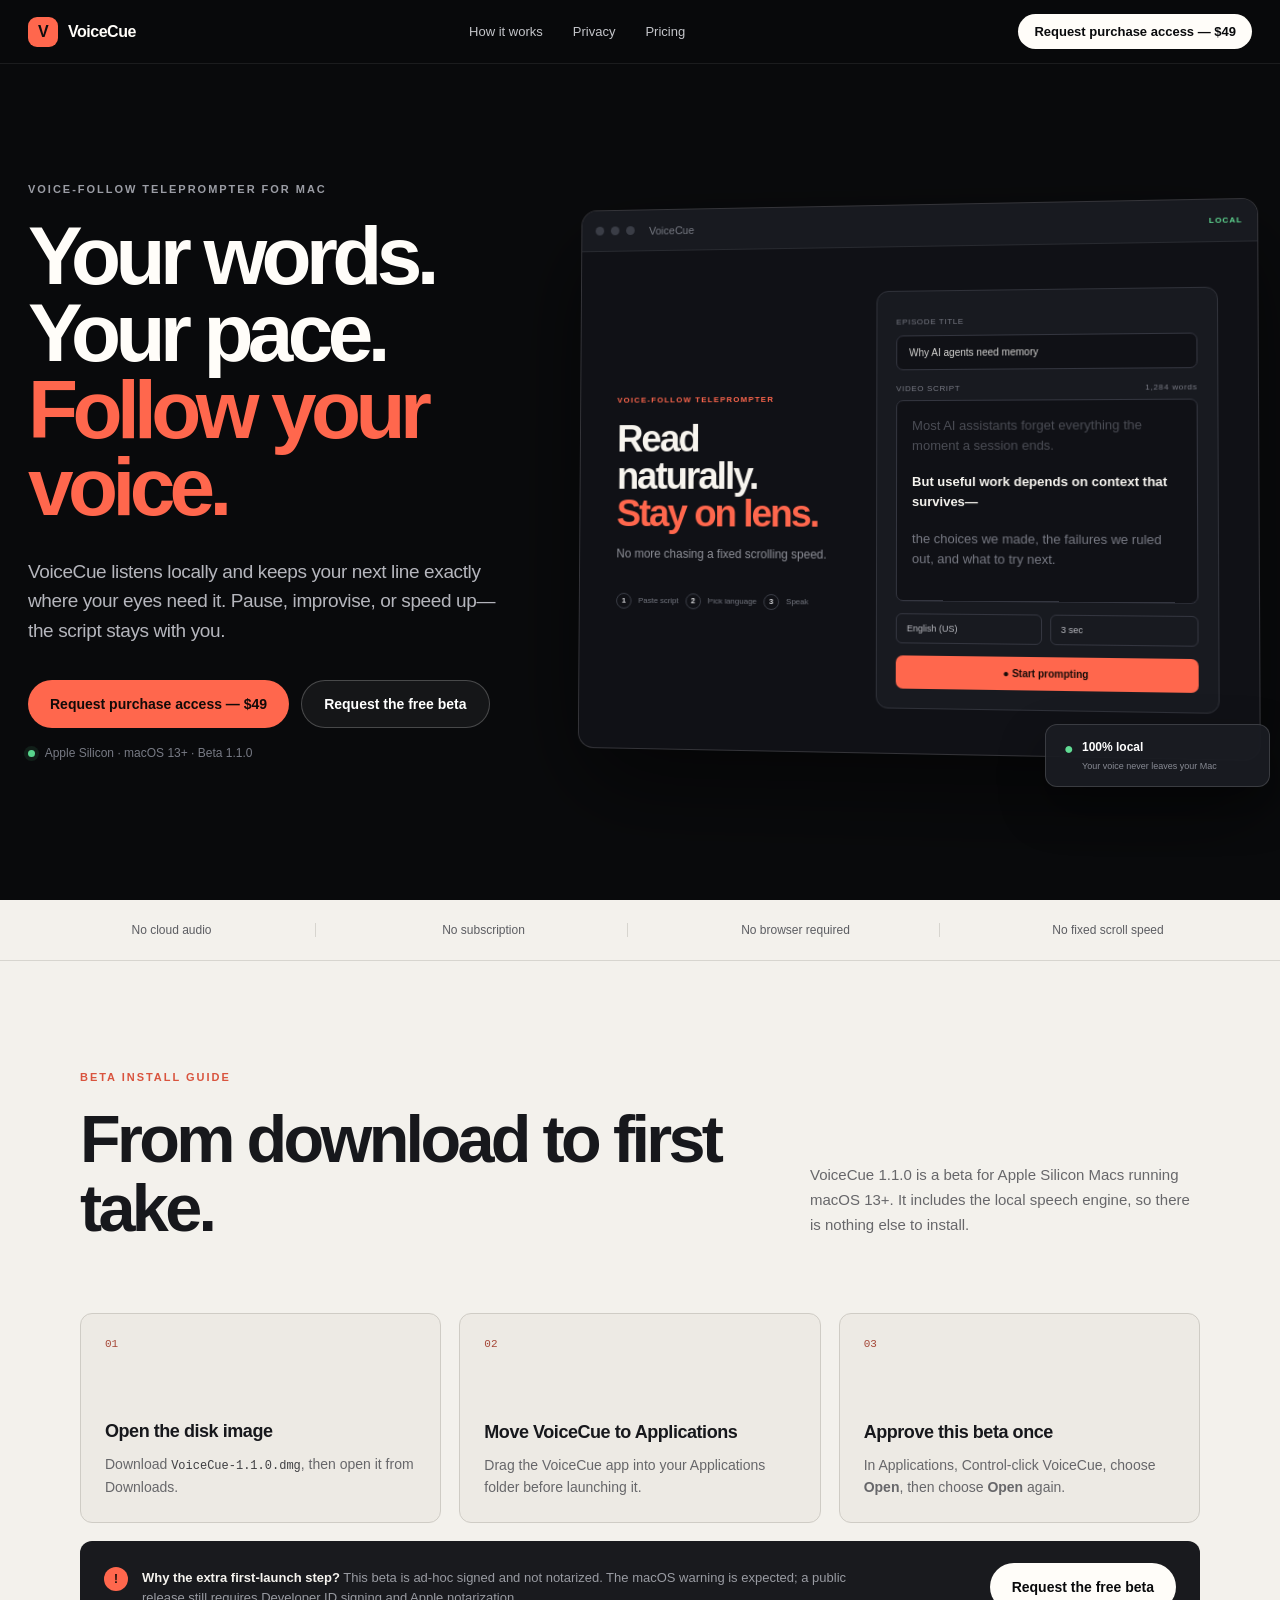
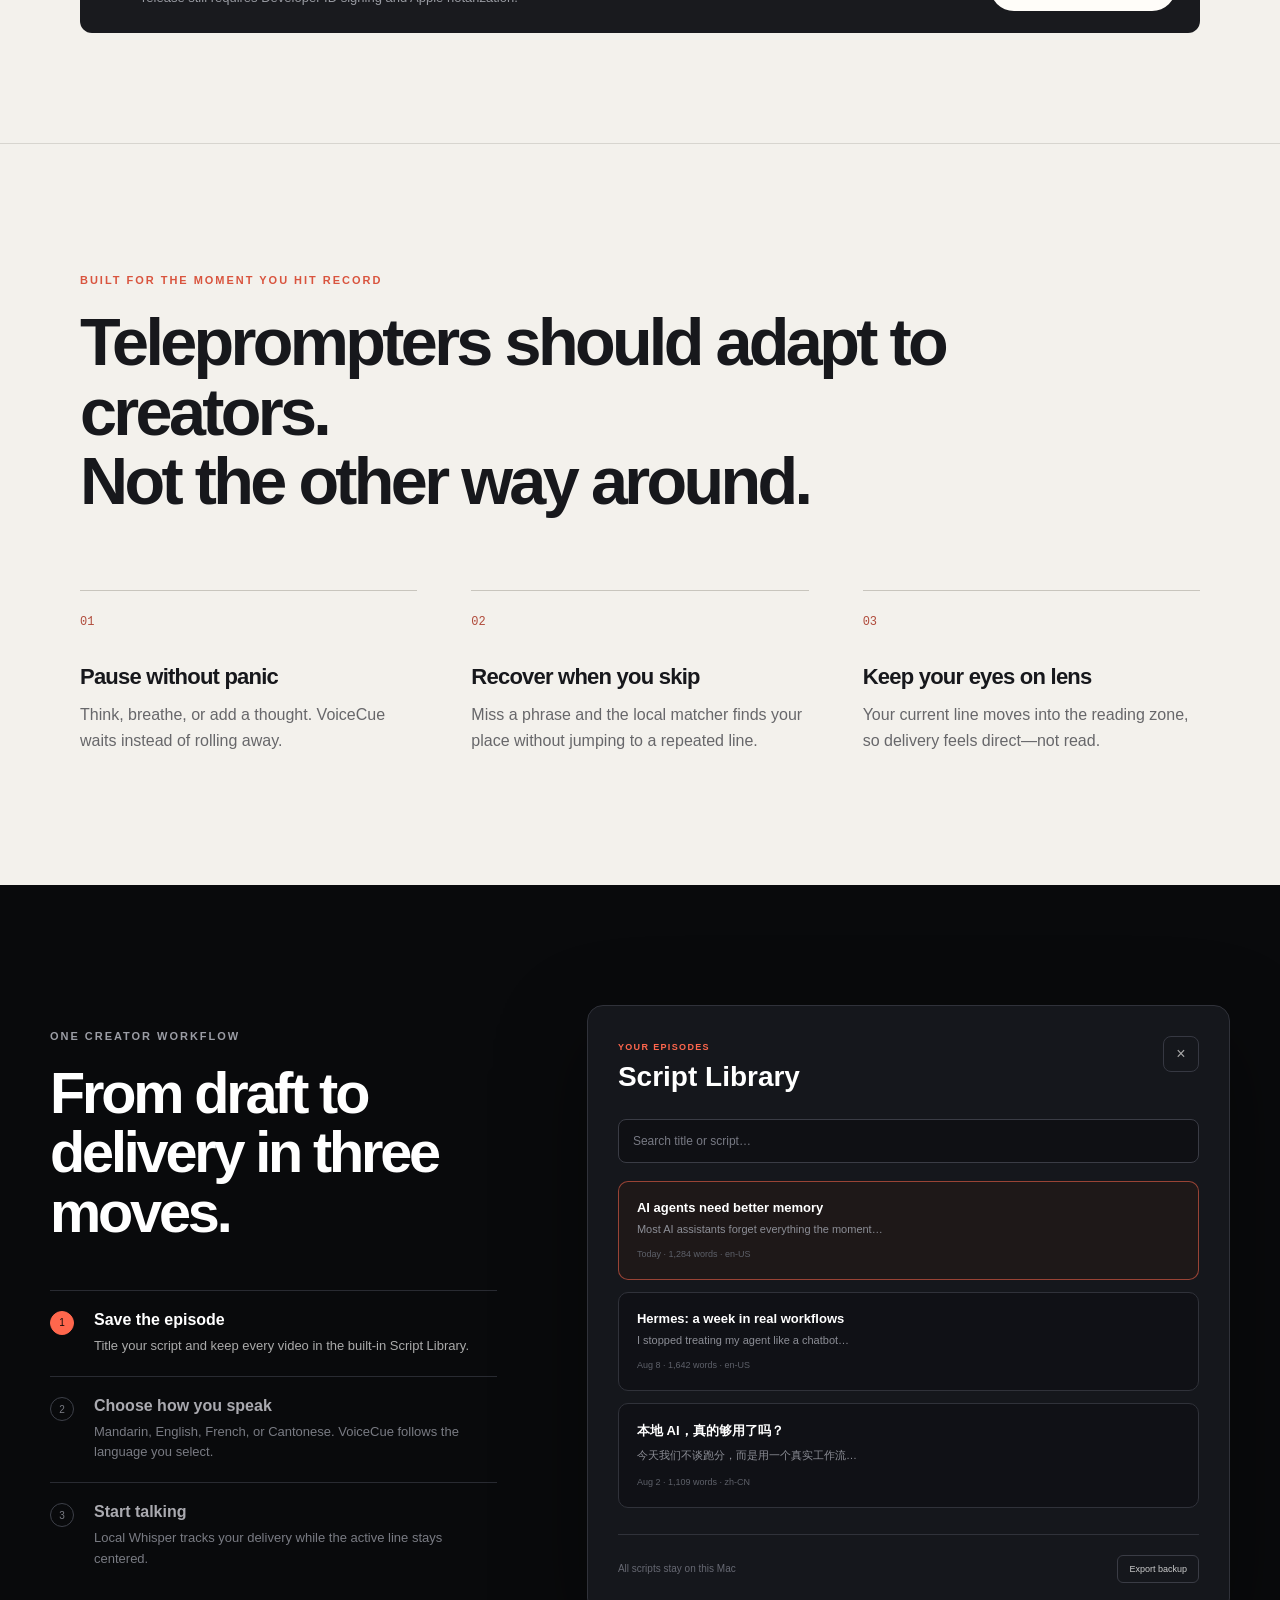
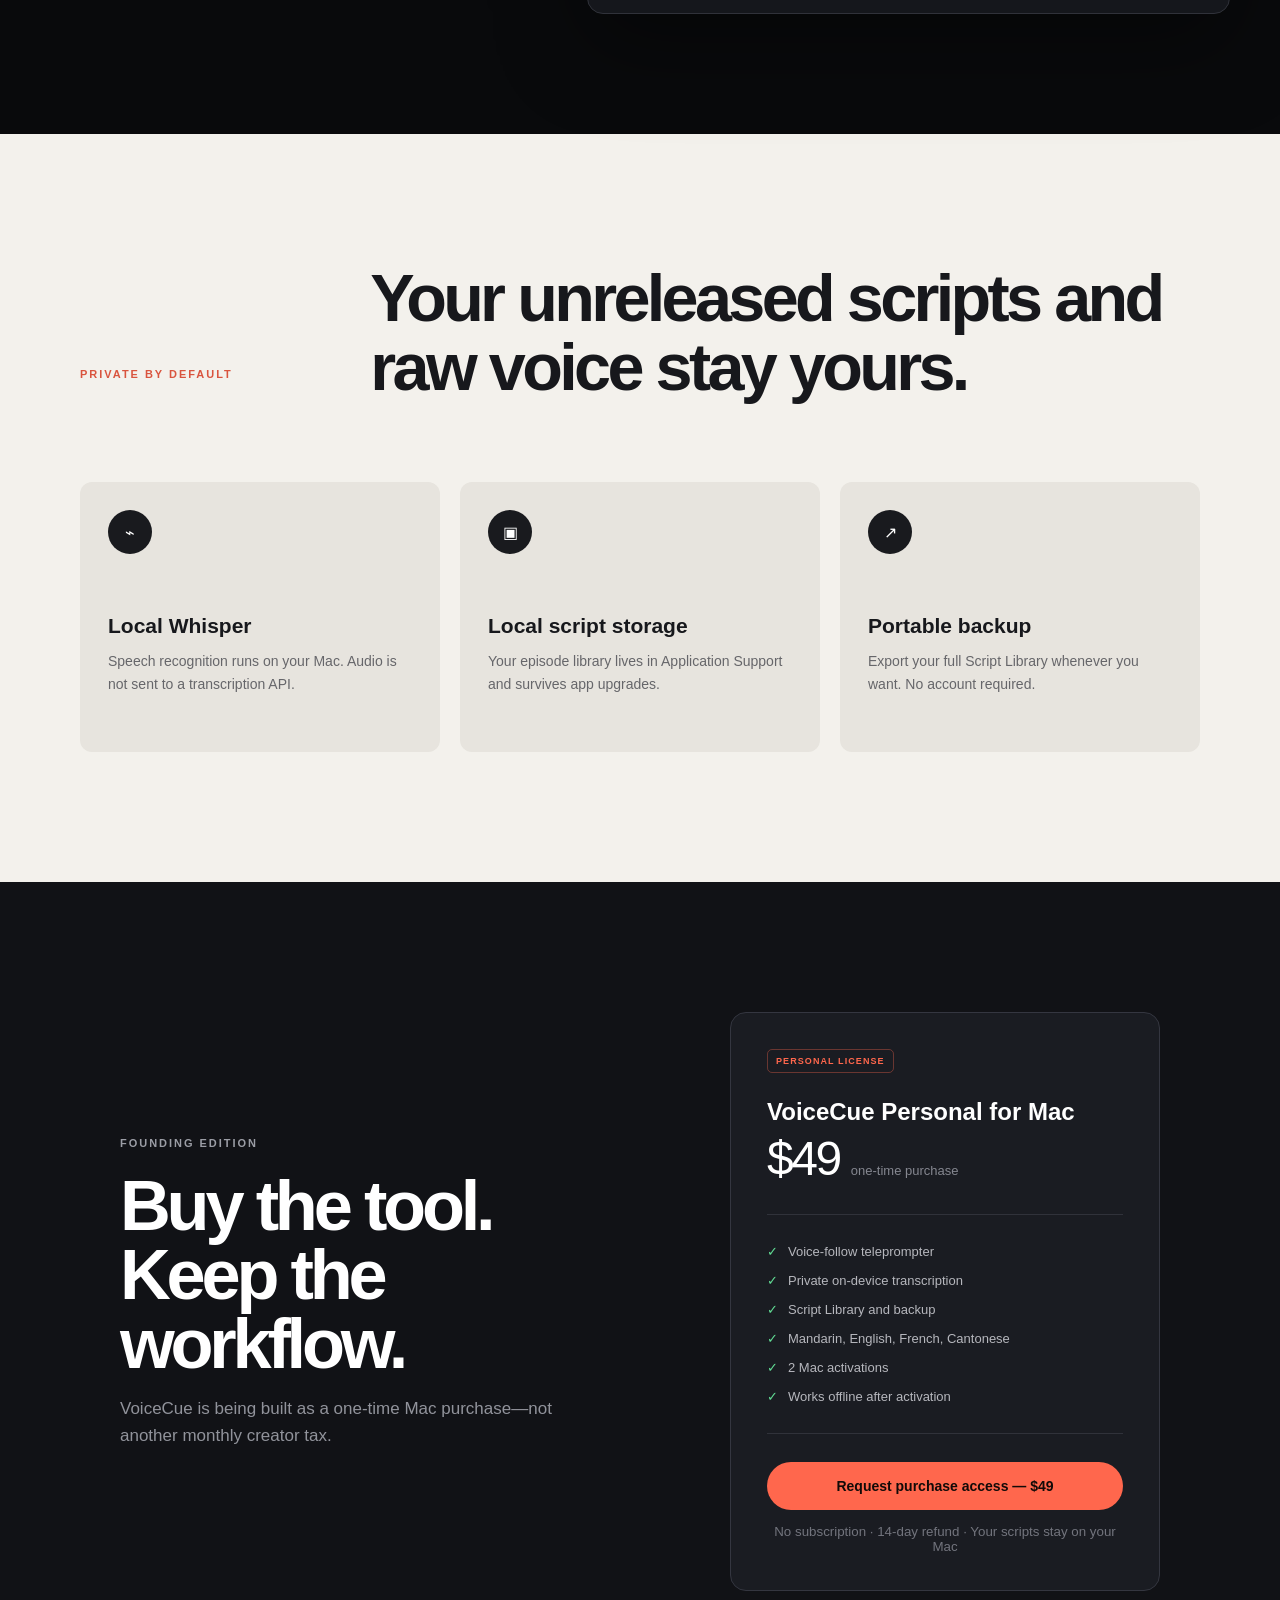
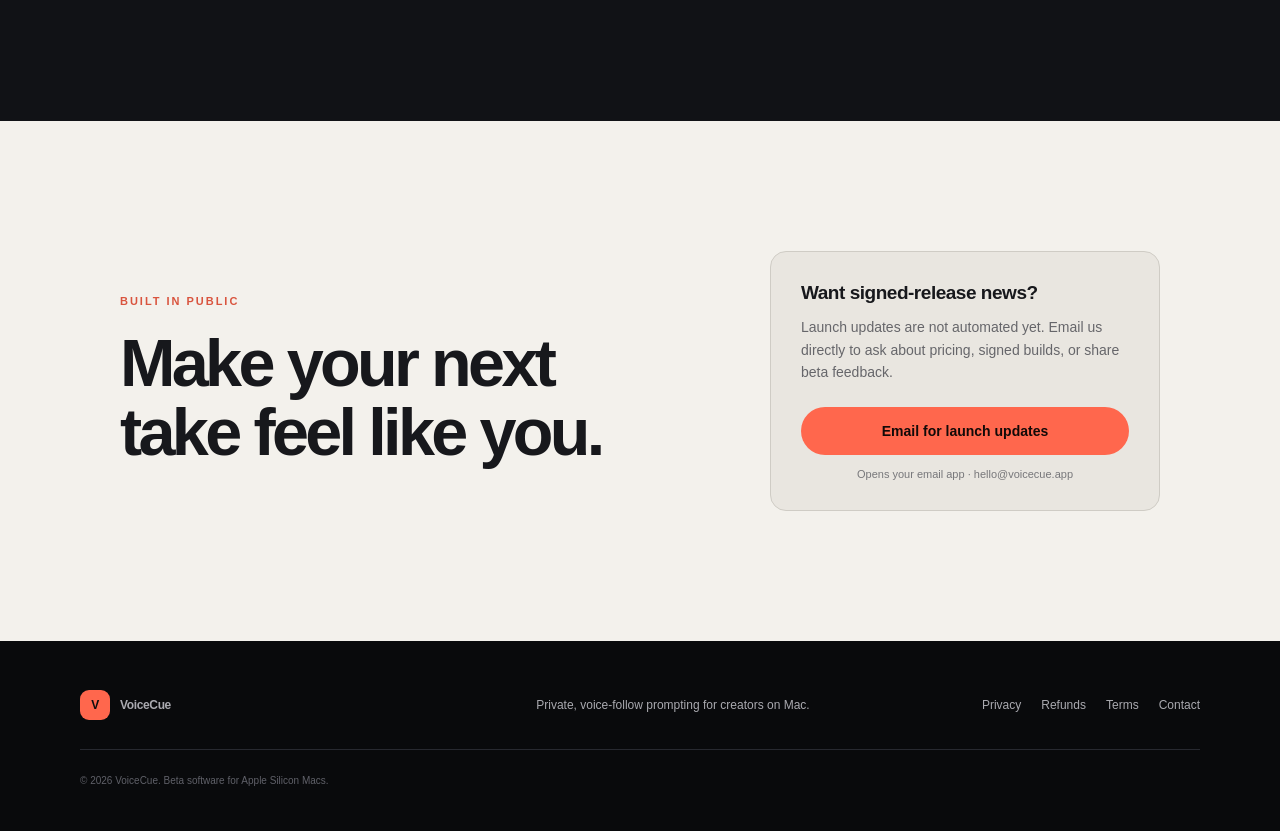
==== index.html @ 074be825 "Publish VoiceCue product site" ====
<!doctype html>
<html lang="en">
<head>
  <meta charset="utf-8" />
  <meta name="viewport" content="width=device-width, initial-scale=1" />
  <meta name="description" content="VoiceCue is the private Mac teleprompter that follows your voice, not a fixed scroll speed." />
  <title>VoiceCue — A teleprompter that follows your voice</title>
  <link rel="stylesheet" href="./styles.css?v=2" />
  <script src="./commerce-config.js" defer></script>
  <script src="./script.js" defer></script>
</head>
<body>
  <nav class="nav" aria-label="Main navigation">
    <a class="brand" href="#top" aria-label="VoiceCue home"><span class="brand-mark">V</span><span>VoiceCue</span></a>
    <div class="nav-links">
      <a href="#demo">How it works</a>
      <a href="#privacy">Privacy</a>
      <a href="#pricing">Pricing</a>
    </div>
    <a class="nav-cta" data-checkout href="mailto:hello@voicecue.app?subject=VoiceCue%20checkout%20request">Buy for Mac — $49</a>
  </nav>

  <main id="top">
    <section class="hero section-dark">
      <div class="hero-copy">
        <p class="eyebrow">VOICE-FOLLOW TELEPROMPTER FOR MAC</p>
        <h1>Your words.<br />Your pace.<br /><span>Follow your voice.</span></h1>
        <p class="hero-lede">VoiceCue listens locally and keeps your next line exactly where your eyes need it. Pause, improvise, or speed up—the script stays with you.</p>
        <div class="hero-actions" id="download">
          <a class="button button-primary" data-checkout href="mailto:hello@voicecue.app?subject=VoiceCue%20checkout%20request">Buy VoiceCue for Mac — $49</a>
          <a class="button button-secondary" href="mailto:hello@voicecue.app?subject=VoiceCue%20beta%20request">Request the free beta</a>
        </div>
        <p class="system-note"><span class="status-dot"></span> Apple Silicon · macOS 13+ · Beta 1.1.0</p>
      </div>

      <div class="product-stage" aria-label="VoiceCue application preview">
        <div class="app-window">
          <div class="window-bar"><i></i><i></i><i></i><span>VoiceCue</span><b>LOCAL</b></div>
          <div class="app-layout">
            <div class="app-intro">
              <span>VOICE-FOLLOW TELEPROMPTER</span>
              <h2>Read naturally.<br /><em>Stay on lens.</em></h2>
              <p>No more chasing a fixed scrolling speed.</p>
              <div class="mini-steps"><b>1</b> Paste script <b>2</b> Pick language <b>3</b> Speak</div>
            </div>
            <div class="editor-card">
              <label>EPISODE TITLE</label>
              <div class="fake-input">Why AI agents need memory</div>
              <div class="editor-heading"><label>VIDEO SCRIPT</label><span>1,284 words</span></div>
              <div class="script-lines">
                <p class="spoken">Most AI assistants forget everything the moment a session ends.</p>
                <p class="active">But useful work depends on context that survives—</p>
                <p>the choices we made, the failures we ruled out, and what to try next.</p>
              </div>
              <div class="editor-controls"><span>English (US)</span><span>3 sec</span></div>
              <button type="button" tabindex="-1">● Start prompting</button>
            </div>
          </div>
        </div>
        <div class="privacy-badge"><span>●</span><strong>100% local</strong><small>Your voice never leaves your Mac</small></div>
      </div>
    </section>

    <section class="trust-strip" aria-label="Product principles">
      <span>No cloud audio</span><span>No subscription</span><span>No browser required</span><span>No fixed scroll speed</span>
    </section>

    <section class="install-section" id="install" aria-labelledby="installTitle">
      <div class="install-heading">
        <div>
          <p class="eyebrow coral">BETA INSTALL GUIDE</p>
          <h2 id="installTitle">From download to first take.</h2>
        </div>
        <p>VoiceCue 1.1.0 is a beta for Apple Silicon Macs running macOS 13+. It includes the local speech engine, so there is nothing else to install.</p>
      </div>
      <ol class="install-steps">
        <li><span>01</span><div><strong>Open the disk image</strong><p>Download <code>VoiceCue-1.1.0.dmg</code>, then open it from Downloads.</p></div></li>
        <li><span>02</span><div><strong>Move VoiceCue to Applications</strong><p>Drag the VoiceCue app into your Applications folder before launching it.</p></div></li>
        <li><span>03</span><div><strong>Approve this beta once</strong><p>In Applications, Control-click VoiceCue, choose <b>Open</b>, then choose <b>Open</b> again.</p></div></li>
      </ol>
      <div class="beta-disclosure">
        <div><span aria-hidden="true">!</span><p><strong>Why the extra first-launch step?</strong> This beta is ad-hoc signed and not notarized. The macOS warning is expected; a public release still requires Developer ID signing and Apple notarization.</p></div>
        <a class="button button-dark" href="mailto:hello@voicecue.app?subject=VoiceCue%20beta%20request">Request the free beta</a>
      </div>
    </section>

    <section class="problem-section">
      <p class="eyebrow coral">BUILT FOR THE MOMENT YOU HIT RECORD</p>
      <h2>Teleprompters should adapt to creators.<br />Not the other way around.</h2>
      <div class="problem-grid">
        <article><span>01</span><h3>Pause without panic</h3><p>Think, breathe, or add a thought. VoiceCue waits instead of rolling away.</p></article>
        <article><span>02</span><h3>Recover when you skip</h3><p>Miss a phrase and the local matcher finds your place without jumping to a repeated line.</p></article>
        <article><span>03</span><h3>Keep your eyes on lens</h3><p>Your current line moves into the reading zone, so delivery feels direct—not read.</p></article>
      </div>
    </section>

    <section class="demo-section" id="demo">
      <div class="demo-copy">
        <p class="eyebrow">ONE CREATOR WORKFLOW</p>
        <h2>From draft to delivery in three moves.</h2>
        <ol class="flow-list">
          <li class="selected"><span>1</span><div><strong>Save the episode</strong><p>Title your script and keep every video in the built-in Script Library.</p></div></li>
          <li><span>2</span><div><strong>Choose how you speak</strong><p>Mandarin, English, French, or Cantonese. VoiceCue follows the language you select.</p></div></li>
          <li><span>3</span><div><strong>Start talking</strong><p>Local Whisper tracks your delivery while the active line stays centered.</p></div></li>
        </ol>
      </div>
      <div class="library-preview">
        <div class="library-header"><div><small>YOUR EPISODES</small><h3>Script Library</h3></div><span>×</span></div>
        <div class="search">Search title or script…</div>
        <article class="episode active"><b>AI agents need better memory</b><p>Most AI assistants forget everything the moment…</p><small>Today · 1,284 words · en-US</small></article>
        <article class="episode"><b>Hermes: a week in real workflows</b><p>I stopped treating my agent like a chatbot…</p><small>Aug 8 · 1,642 words · en-US</small></article>
        <article class="episode"><b>本地 AI，真的够用了吗？</b><p>今天我们不谈跑分，而是用一个真实工作流…</p><small>Aug 2 · 1,109 words · zh-CN</small></article>
        <div class="library-footer"><span>All scripts stay on this Mac</span><button type="button" tabindex="-1">Export backup</button></div>
      </div>
    </section>

    <section class="privacy-section" id="privacy">
      <div>
        <p class="eyebrow coral">PRIVATE BY DEFAULT</p>
        <h2>Your unreleased scripts and raw voice stay yours.</h2>
      </div>
      <div class="privacy-grid">
        <article><div class="icon">⌁</div><h3>Local Whisper</h3><p>Speech recognition runs on your Mac. Audio is not sent to a transcription API.</p></article>
        <article><div class="icon">▣</div><h3>Local script storage</h3><p>Your episode library lives in Application Support and survives app upgrades.</p></article>
        <article><div class="icon">↗</div><h3>Portable backup</h3><p>Export your full Script Library whenever you want. No account required.</p></article>
      </div>
    </section>

    <section class="pricing-section" id="pricing">
      <div class="pricing-copy">
        <p class="eyebrow">FOUNDING EDITION</p>
        <h2>Buy the tool.<br />Keep the workflow.</h2>
        <p>VoiceCue is being built as a one-time Mac purchase—not another monthly creator tax.</p>
      </div>
      <div class="price-card">
        <span class="badge">PERSONAL LICENSE</span>
        <h3>VoiceCue Personal for Mac</h3>
        <p class="price">$49 <small>one-time purchase</small></p>
        <ul><li>Voice-follow teleprompter</li><li>Private on-device transcription</li><li>Script Library and backup</li><li>Mandarin, English, French, Cantonese</li><li>2 Mac activations</li><li>Works offline after activation</li></ul>
        <a class="button button-primary full" data-checkout href="mailto:hello@voicecue.app?subject=VoiceCue%20checkout%20request">Buy VoiceCue for Mac — $49</a>
        <small class="card-note">No subscription · 14-day refund · Your scripts stay on your Mac</small>
      </div>
    </section>

    <section class="launch-contact" aria-labelledby="launchContactTitle">
      <div>
        <p class="eyebrow coral">BUILT IN PUBLIC</p>
        <h2 id="launchContactTitle">Make your next take feel like you.</h2>
      </div>
      <div class="launch-contact-card">
        <p class="contact-kicker">Want signed-release news?</p>
        <p>Launch updates are not automated yet. Email us directly to ask about pricing, signed builds, or share beta feedback.</p>
        <a class="button button-primary" href="mailto:hello@voicecue.app?subject=VoiceCue%20launch%20updates">Email for launch updates</a>
        <small>Opens your email app · hello@voicecue.app</small>
      </div>
    </section>
  </main>

  <footer>
    <a class="brand" href="#top"><span class="brand-mark">V</span><span>VoiceCue</span></a>
    <p>Private, voice-follow prompting for creators on Mac.</p>
    <div><a href="privacy.html">Privacy</a><a href="refunds.html">Refunds</a><a href="terms.html">Terms</a><a href="mailto:hello@voicecue.app">Contact</a></div>
    <small>© 2026 VoiceCue. Beta software for Apple Silicon Macs.</small>
  </footer>
</body>
</html>
---- styles.css ----
:root {
  --black: #090a0c;
  --ink: #17181c;
  --panel: #14161b;
  --panel-2: #1b1e24;
  --paper: #f3f1ec;
  --white: #fffdf9;
  --muted: #9b9da5;
  --line: rgba(255, 255, 255, 0.12);
  --coral: #ff674d;
}
* { box-sizing: border-box; }
html { scroll-behavior: smooth; }
body { margin: 0; color: var(--ink); background: var(--paper); font-family: -apple-system, BlinkMacSystemFont, "SF Pro Text", "Segoe UI", sans-serif; -webkit-font-smoothing: antialiased; }
a { color: inherit; text-decoration: none; }
button, input { font: inherit; }
.nav { position: fixed; inset: 0 0 auto; z-index: 20; height: 64px; padding: 0 max(28px, calc((100vw - 1240px) / 2)); display: flex; align-items: center; justify-content: space-between; color: var(--white); background: rgba(9, 10, 12, 0.82); border-bottom: 1px solid rgba(255,255,255,.08); backdrop-filter: saturate(150%) blur(20px); }
.brand { display: inline-flex; align-items: center; gap: 10px; font-weight: 720; letter-spacing: -0.03em; }
.brand-mark { width: 30px; height: 30px; display: grid; place-items: center; border-radius: 9px; color: #0d0d0e; background: var(--coral); font-weight: 850; }
.nav-links { display: flex; gap: 30px; font-size: 13px; color: #c4c5ca; }
.nav-links a:hover { color: white; }
.nav-cta { padding: 10px 16px; border-radius: 999px; background: var(--white); color: var(--black); font-size: 13px; font-weight: 650; }
.section-dark { color: var(--white); background: var(--black); }
.hero { min-height: 900px; padding: 155px max(28px, calc((100vw - 1240px) / 2)) 100px; display: grid; grid-template-columns: .83fr 1.17fr; align-items: center; gap: 60px; overflow: hidden; }
.eyebrow { margin: 0 0 22px; color: var(--muted); font-size: 11px; font-weight: 780; letter-spacing: .18em; }
.eyebrow.coral { color: #d9543e; }
.hero h1 { margin: 0; font-size: clamp(58px, 6.4vw, 94px); line-height: .94; letter-spacing: -.068em; font-weight: 720; }
.hero h1 span { color: var(--coral); }
.hero-lede { max-width: 570px; margin: 32px 0 0; color: #b5b6bd; font-size: 19px; line-height: 1.55; letter-spacing: -.02em; }
.hero-actions { margin-top: 35px; display: flex; flex-wrap: wrap; gap: 12px; }
.button { min-height: 48px; display: inline-flex; align-items: center; justify-content: center; padding: 0 22px; border: 0; border-radius: 999px; cursor: pointer; font-weight: 700; font-size: 14px; transition: transform .2s ease, background .2s ease; }
.button:hover { transform: translateY(-2px); }
.button-primary { background: var(--coral); color: #120a08; }
.button-secondary { color: white; border: 1px solid rgba(255,255,255,.22); background: rgba(255,255,255,.05); }
.system-note { margin-top: 18px; color: #777a84; font-size: 12px; }
.status-dot { display: inline-block; width: 7px; height: 7px; margin-right: 7px; border-radius: 50%; background: #58d68d; box-shadow: 0 0 0 4px rgba(88,214,141,.1); }
.product-stage { position: relative; perspective: 1000px; }
.app-window { overflow: hidden; border: 1px solid rgba(255,255,255,.15); border-radius: 16px; background: #101116; box-shadow: 0 38px 100px rgba(0,0,0,.58); transform: rotateY(-4deg) rotateX(1deg); transform-origin: center; }
.window-bar { height: 42px; padding: 0 14px; display: flex; align-items: center; gap: 7px; color: #777a83; background: #181a20; border-bottom: 1px solid rgba(255,255,255,.07); font-size: 11px; }
.window-bar i { width: 9px; height: 9px; border-radius: 50%; background: #3a3d46; }
.window-bar span { margin-left: 8px; }
.window-bar b { margin-left: auto; color: #61dc94; font-size: 8px; letter-spacing: .12em; }
.app-layout { min-height: 470px; padding: 44px 38px; display: grid; grid-template-columns: .82fr 1.18fr; align-items: center; gap: 32px; }
.app-intro > span { color: var(--coral); font-size: 8px; font-weight: 800; letter-spacing: .16em; }
.app-intro h2 { margin: 14px 0; color: #f7f4ee; font-size: 38px; line-height: 1; letter-spacing: -.055em; }
.app-intro h2 em { color: var(--coral); font-style: normal; }
.app-intro p { color: #8f9199; font-size: 12px; line-height: 1.45; }
.mini-steps { margin-top: 30px; display: flex; align-items: center; flex-wrap: wrap; gap: 7px; color: #747780; font-size: 8px; }
.mini-steps b { width: 16px; height: 16px; display: grid; place-items: center; border: 1px solid #3b3e47; border-radius: 50%; color: #d2d3d6; }
.editor-card { padding: 19px; border: 1px solid #30323a; border-radius: 12px; background: #181a20; }
.editor-card label, .editor-heading span { color: #777983; font-size: 8px; letter-spacing: .08em; }
.fake-input { margin: 7px 0 14px; padding: 11px 12px; color: #d6d5d3; border: 1px solid #343640; border-radius: 7px; background: #101116; font-size: 10px; }
.editor-heading { display: flex; justify-content: space-between; margin-bottom: 7px; }
.script-lines { min-height: 190px; padding: 15px; border: 1px solid #343640; border-radius: 7px; background: #101116; font-size: 13px; line-height: 1.55; }
.script-lines p { margin: 0 0 16px; color: #777983; }
.script-lines .spoken { color: #4b4d55; }
.script-lines .active { color: #f6f4ef; font-weight: 700; }
.editor-controls { margin: 12px 0; display: grid; grid-template-columns: 1fr 1fr; gap: 8px; }
.editor-controls span { padding: 9px 10px; border: 1px solid #343640; border-radius: 6px; color: #bbbcc2; font-size: 9px; }
.editor-card button { width: 100%; padding: 11px; border: 0; border-radius: 7px; color: #170b08; background: var(--coral); font-size: 10px; font-weight: 800; }
.privacy-badge { position: absolute; right: -18px; bottom: -35px; min-width: 225px; padding: 15px 18px; display: grid; grid-template-columns: 18px 1fr; color: white; border: 1px solid rgba(255,255,255,.15); border-radius: 12px; background: rgba(26,28,34,.94); box-shadow: 0 20px 45px rgba(0,0,0,.38); }
.privacy-badge > span { color: #61dc94; }
.privacy-badge strong { font-size: 12px; }
.privacy-badge small { grid-column: 2; margin-top: 3px; color: #888b94; font-size: 9px; }
.trust-strip { padding: 23px max(28px, calc((100vw - 1240px) / 2)); display: grid; grid-template-columns: repeat(4, 1fr); gap: 24px; color: #5c5d62; border-bottom: 1px solid #d7d5cf; font-size: 12px; text-align: center; }
.trust-strip span:not(:last-child) { border-right: 1px solid #d7d5cf; }
.install-section { padding: 110px max(28px, calc((100vw - 1120px) / 2)); border-bottom: 1px solid #d7d5cf; }
.install-heading { display: grid; grid-template-columns: 1.25fr .75fr; align-items: end; gap: 80px; }
.install-heading h2 { max-width: 720px; margin: 0; font-size: clamp(42px, 5.2vw, 72px); line-height: 1.04; letter-spacing: -.055em; }
.install-heading > p { margin: 0 0 6px; color: #67676a; font-size: 15px; line-height: 1.65; }
.install-steps { margin: 70px 0 0; padding: 0; display: grid; grid-template-columns: repeat(3, 1fr); gap: 18px; list-style: none; }
.install-steps li { min-height: 210px; padding: 24px; display: flex; flex-direction: column; justify-content: space-between; border: 1px solid #cfccc5; border-radius: 12px; background: #edeae4; }
.install-steps li > span { color: #a64838; font: 11px ui-monospace, monospace; }
.install-steps strong { display: block; margin-bottom: 11px; font-size: 18px; letter-spacing: -.025em; }
.install-steps p { margin: 0; color: #67676a; font-size: 14px; line-height: 1.6; }
.install-steps code { color: #3f3f42; font-size: 12px; }
.beta-disclosure { margin-top: 18px; padding: 22px 24px; display: flex; align-items: center; justify-content: space-between; gap: 30px; color: #d9d8d4; border-radius: 12px; background: #191a1e; }
.beta-disclosure > div { display: flex; align-items: flex-start; gap: 14px; }
.beta-disclosure > div > span { width: 24px; height: 24px; flex: 0 0 24px; display: grid; place-items: center; color: #180c09; border-radius: 50%; background: var(--coral); font-size: 12px; font-weight: 850; }
.beta-disclosure p { max-width: 720px; margin: 1px 0 0; color: #999ba2; font-size: 13px; line-height: 1.55; }
.beta-disclosure strong { color: #f5f3ee; }
.button-dark { flex: 0 0 auto; color: var(--black); background: var(--white); }
.problem-section { padding: 130px max(28px, calc((100vw - 1120px) / 2)); }
.problem-section > h2, .privacy-section h2, .launch-contact h2 { max-width: 950px; margin: 0; font-size: clamp(42px, 5.2vw, 72px); line-height: 1.04; letter-spacing: -.055em; }
.problem-grid { margin-top: 74px; display: grid; grid-template-columns: repeat(3, 1fr); gap: 54px; }
.problem-grid article { border-top: 1px solid #c8c5bd; padding-top: 20px; }
.problem-grid article > span { color: #b04b3b; font: 12px ui-monospace, monospace; }
.problem-grid h3 { margin: 35px 0 12px; font-size: 22px; letter-spacing: -.035em; }
.problem-grid p { margin: 0; color: #67676a; line-height: 1.65; }
.demo-section { padding: 120px max(28px, calc((100vw - 1180px) / 2)); display: grid; grid-template-columns: .82fr 1.18fr; align-items: center; gap: 90px; color: white; background: var(--black); }
.demo-copy h2 { margin: 0 0 48px; font-size: clamp(42px, 4.5vw, 64px); line-height: 1.03; letter-spacing: -.055em; }
.flow-list { margin: 0; padding: 0; list-style: none; }
.flow-list li { padding: 20px 0; display: grid; grid-template-columns: 36px 1fr; gap: 8px; color: #797b83; border-top: 1px solid #292b32; }
.flow-list li > span { width: 24px; height: 24px; display: grid; place-items: center; border: 1px solid #3d4049; border-radius: 50%; font-size: 10px; }
.flow-list strong { color: #aaaab0; }
.flow-list p { margin: 7px 0 0; font-size: 13px; line-height: 1.55; }
.flow-list .selected { color: #aaa; }
.flow-list .selected > span { color: #120a08; border-color: var(--coral); background: var(--coral); }
.flow-list .selected strong { color: white; }
.library-preview { overflow: hidden; padding: 30px; border: 1px solid #30323a; border-radius: 16px; background: #15171c; box-shadow: 0 30px 90px rgba(0,0,0,.4); }
.library-header { display: flex; justify-content: space-between; }
.library-header small { color: var(--coral); font-size: 9px; font-weight: 800; letter-spacing: .15em; }
.library-header h3 { margin: 7px 0 0; font-size: 28px; }
.library-header > span { width: 36px; height: 36px; display: grid; place-items: center; border: 1px solid #363842; border-radius: 8px; color: #aaa; }
.search { margin: 26px 0 18px; padding: 14px; color: #777983; border: 1px solid #3a3c45; border-radius: 8px; background: #0f1014; font-size: 12px; }
.episode { margin-bottom: 12px; padding: 18px; border: 1px solid #30323a; border-radius: 10px; background: #101116; }
.episode.active { border-color: rgba(255,103,77,.55); background: #1e1818; }
.episode b { display: block; font-size: 13px; }
.episode p { margin: 8px 0; color: #8c8e96; font-size: 11px; white-space: nowrap; overflow: hidden; text-overflow: ellipsis; }
.episode small { color: #5d6069; font-size: 9px; }
.library-footer { margin-top: 26px; padding-top: 20px; display: flex; align-items: center; justify-content: space-between; color: #666872; border-top: 1px solid #30323a; font-size: 10px; }
.library-footer button { padding: 8px 11px; color: #ccc; border: 1px solid #3a3c45; border-radius: 6px; background: transparent; font-size: 9px; }
.privacy-section { padding: 130px max(28px, calc((100vw - 1120px) / 2)); }
.privacy-section > div:first-child { display: grid; grid-template-columns: .35fr 1fr; align-items: end; }
.privacy-grid { margin-top: 80px; display: grid; grid-template-columns: repeat(3,1fr); gap: 20px; }
.privacy-grid article { min-height: 270px; padding: 28px; border-radius: 12px; background: #e7e4de; }
.icon { width: 44px; height: 44px; display: grid; place-items: center; border-radius: 50%; background: #191a1e; color: white; }
.privacy-grid h3 { margin: 60px 0 12px; font-size: 21px; }
.privacy-grid p { margin: 0; color: #66666a; font-size: 14px; line-height: 1.6; }
.pricing-section { padding: 130px max(28px, calc((100vw - 1040px) / 2)); display: grid; grid-template-columns: 1fr 430px; align-items: center; gap: 100px; color: white; background: #111216; }
.pricing-copy h2 { margin: 0; font-size: clamp(50px, 5.5vw, 76px); line-height: .98; letter-spacing: -.06em; }
.pricing-copy > p:last-child { max-width: 470px; color: #91939b; font-size: 17px; line-height: 1.6; }
.price-card { padding: 36px; border: 1px solid #343640; border-radius: 16px; background: #1a1c22; }
.badge { display: inline-block; padding: 6px 8px; color: var(--coral); border: 1px solid rgba(255,103,77,.35); border-radius: 5px; font-size: 9px; font-weight: 800; letter-spacing: .12em; }
.price-card h3 { margin: 25px 0 5px; font-size: 24px; }
.price { margin: 0; font-size: 48px; letter-spacing: -.05em; }
.price small { color: #858790; font-size: 13px; letter-spacing: 0; }
.price-card ul { margin: 28px 0; padding: 22px 0; list-style: none; border-block: 1px solid #30323a; }
.price-card li { padding: 7px 0; color: #b6b7bd; font-size: 13px; }
.price-card li::before { content: "✓"; margin-right: 10px; color: #61dc94; }
.full { width: 100%; }
.card-note { display: block; margin-top: 14px; color: #72747d; text-align: center; }
.launch-contact { padding: 130px max(28px, calc((100vw - 1040px) / 2)); display: grid; grid-template-columns: 1fr 390px; align-items: center; gap: 100px; }
.launch-contact-card { padding: 30px; border: 1px solid #cfccc5; border-radius: 16px; background: #e9e6e0; }
.launch-contact-card .contact-kicker { margin: 0; color: var(--ink); font-size: 19px; font-weight: 750; letter-spacing: -.025em; }
.launch-contact-card > p:not(.contact-kicker) { margin: 12px 0 24px; color: #66666a; font-size: 14px; line-height: 1.6; }
.launch-contact-card .button { width: 100%; }
.launch-contact-card small { display: block; margin-top: 13px; color: #77777a; font-size: 11px; text-align: center; }
footer { padding: 45px max(28px, calc((100vw - 1120px) / 2)); display: grid; grid-template-columns: 1fr 2fr auto; align-items: center; gap: 25px; color: #aaaab0; background: var(--black); font-size: 12px; }
footer > p { text-align: center; }
footer > div { display: flex; gap: 20px; }
footer > small { grid-column: 1 / -1; padding-top: 25px; color: #5f6068; border-top: 1px solid #272930; }
.legal-page { min-height: 100vh; color: #e4e2dd; background: var(--black); }
.legal-wrap { width: min(760px, calc(100% - 40px)); margin: 0 auto; padding: 110px 0 96px; }
.legal-back { display: inline-flex; margin-bottom: 72px; color: #bbbcc2; font-size: 14px; }
.legal-back:hover, .legal-wrap a:not(.legal-back) { color: var(--coral); }
.legal-wrap h1 { max-width: 680px; margin: 0; font-size: clamp(46px, 7vw, 78px); line-height: .98; letter-spacing: -.06em; }
.legal-meta { margin: 22px 0 62px; color: #83858d; font-size: 13px; }
.legal-wrap section { padding: 28px 0; border-top: 1px solid #292b32; }
.legal-wrap h2 { margin: 0 0 12px; color: var(--white); font-size: 21px; letter-spacing: -.025em; }
.legal-wrap section p { margin: 0; color: #adaeb5; font-size: 16px; line-height: 1.7; }
.sr-only { position: absolute; width: 1px; height: 1px; overflow: hidden; clip: rect(0,0,0,0); }
@media (max-width: 980px) {
  .hero, .demo-section, .pricing-section, .launch-contact { grid-template-columns: 1fr; }
  .hero { padding-top: 130px; }
  .hero-copy { max-width: 750px; }
  .product-stage { width: min(760px, 100%); }
  .demo-section { gap: 60px; }
  .pricing-section { justify-items: center; }
  .pricing-copy { text-align: center; }
  .price-card { width: min(430px, 100%); }
  .launch-contact { gap: 45px; }
  .launch-contact-card { width: min(430px, 100%); }
  .privacy-section > div:first-child { grid-template-columns: 1fr; }
  .install-heading { grid-template-columns: 1fr; gap: 28px; }
}
@media (max-width: 760px) {
  .nav { height: 58px; padding-inline: 18px; }
  .nav-links { display: none; }
  .nav-cta { padding: 9px 13px; }
  .hero { min-height: auto; padding: 118px 20px 80px; gap: 55px; }
  .hero h1 { font-size: clamp(52px, 16vw, 70px); }
  .hero-lede { font-size: 17px; }
  .app-window { transform: none; }
  .app-layout { min-height: auto; padding: 24px 20px; grid-template-columns: 1fr; }
  .app-intro { display: none; }
  .privacy-badge { right: 8px; bottom: -32px; }
  .trust-strip { grid-template-columns: 1fr 1fr; padding-inline: 20px; }
  .trust-strip span:not(:last-child) { border: 0; }
  .problem-section, .privacy-section, .demo-section, .pricing-section, .install-section, .launch-contact { padding: 90px 20px; }
  .problem-grid, .privacy-grid, .install-steps { grid-template-columns: 1fr; gap: 28px; }
  .install-steps { margin-top: 50px; gap: 12px; }
  .install-steps li { min-height: 175px; }
  .beta-disclosure { padding: 22px; align-items: stretch; flex-direction: column; }
  .beta-disclosure .button { width: 100%; }
  .problem-grid { margin-top: 55px; }
  .privacy-grid { margin-top: 50px; }
  .privacy-grid article { min-height: 230px; }
  .pricing-section { gap: 55px; }
  .launch-contact-card { padding: 24px; }
  footer { grid-template-columns: 1fr; text-align: left; }
  footer > p { text-align: left; }
  footer > small { grid-column: 1; }
}
@media (prefers-reduced-motion: reduce) { html { scroll-behavior: auto; } * { transition: none !important; } }
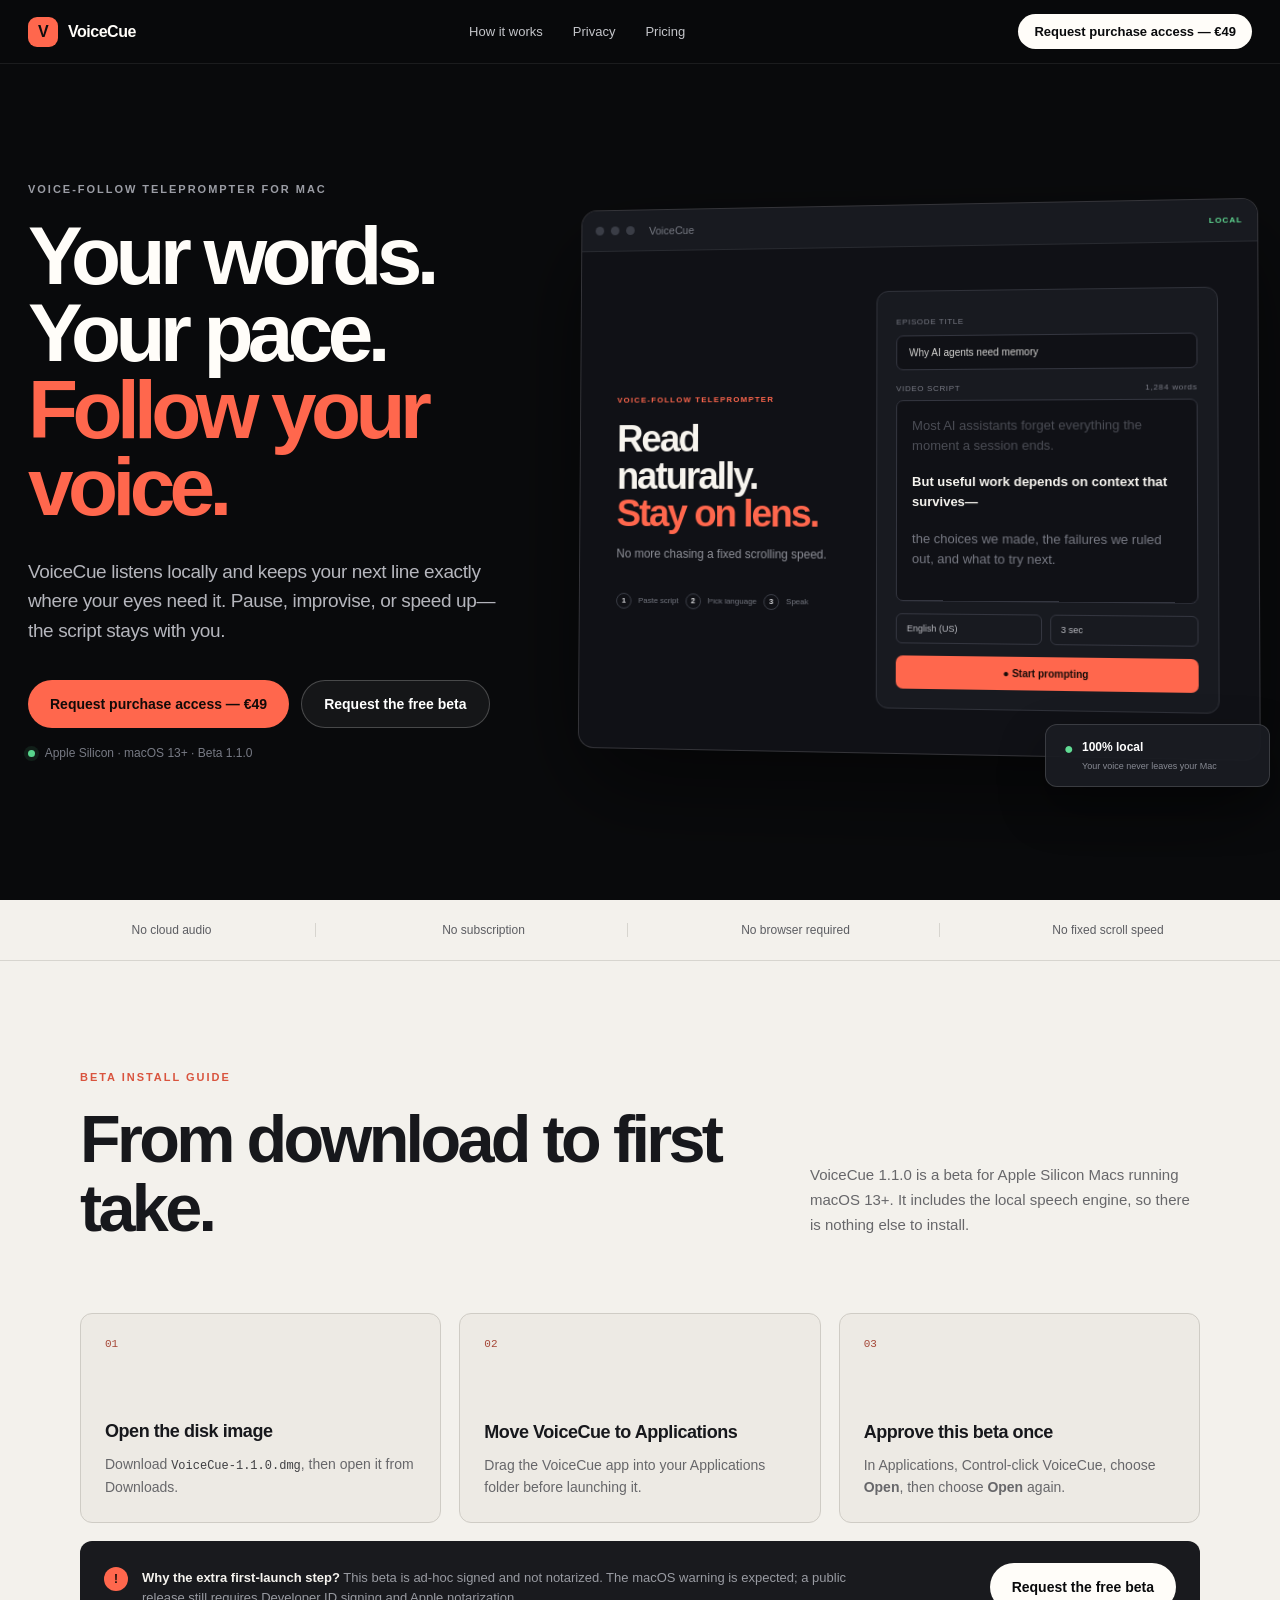
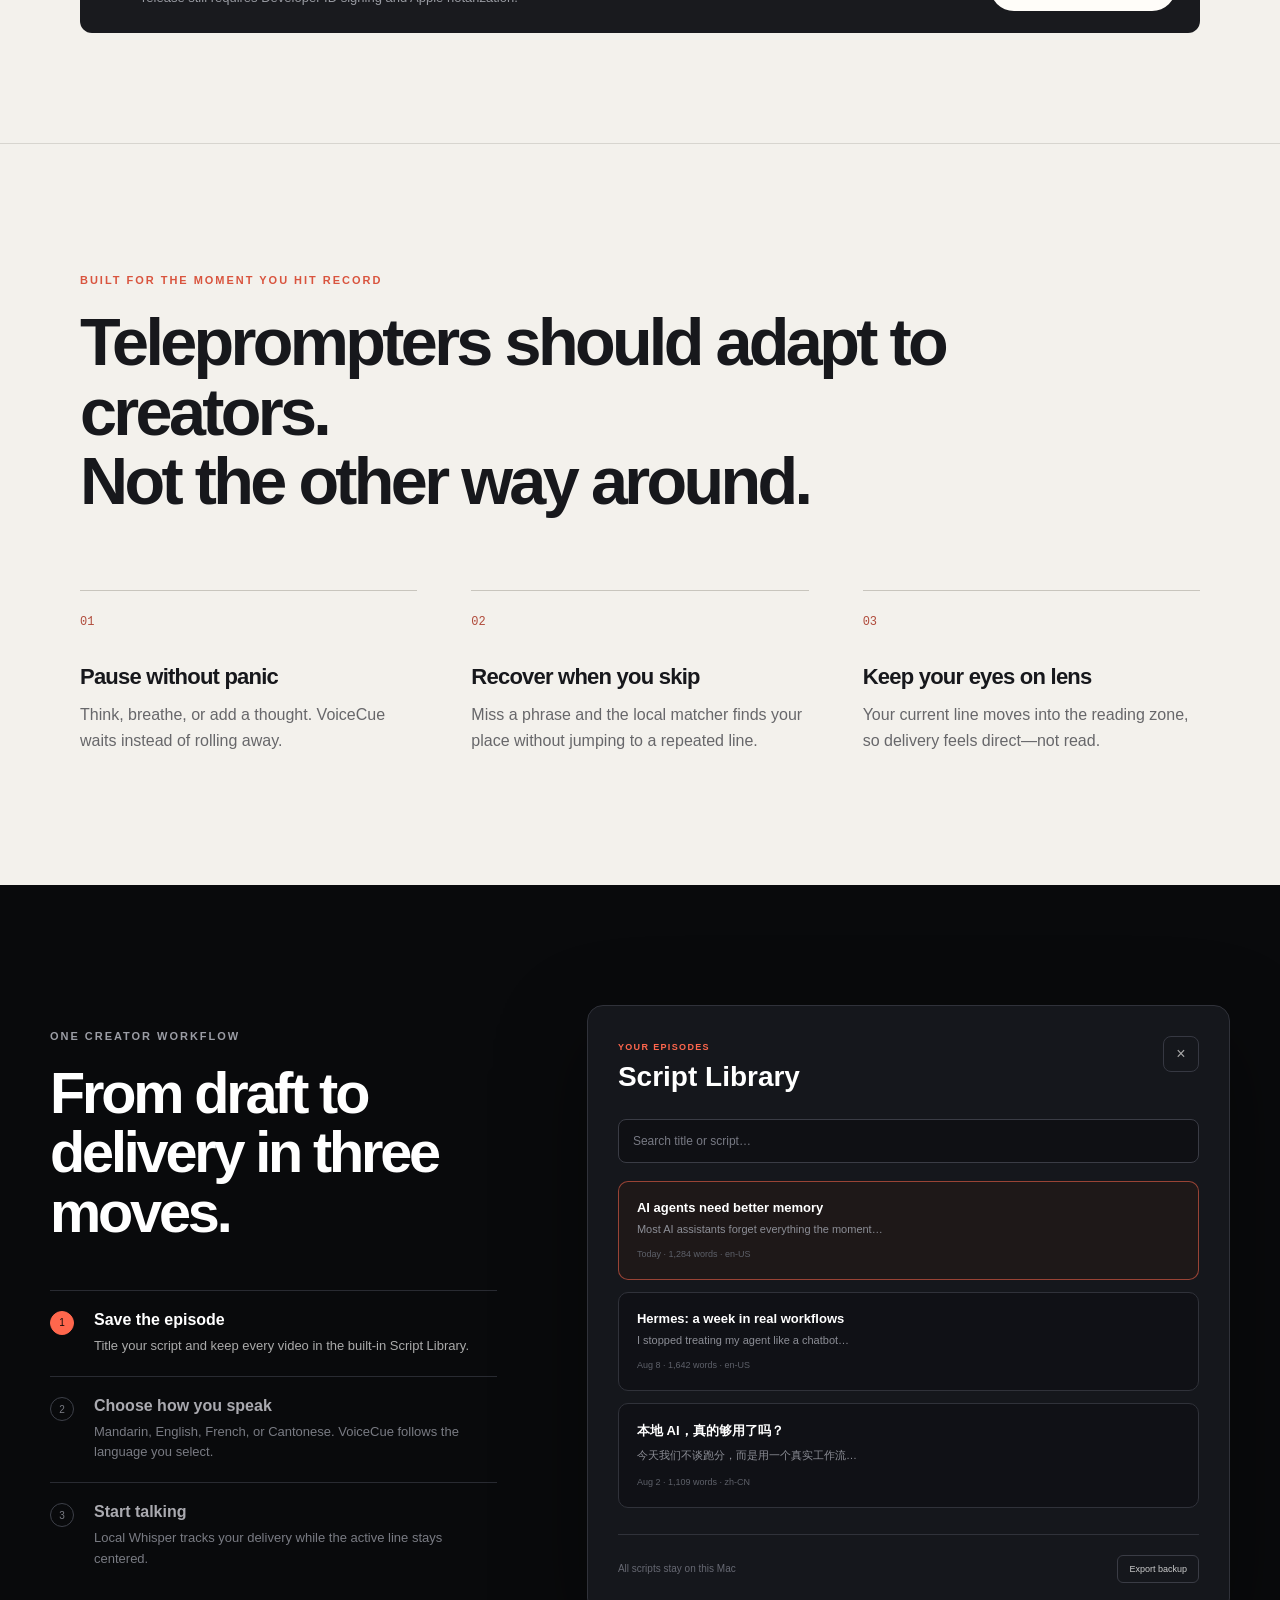
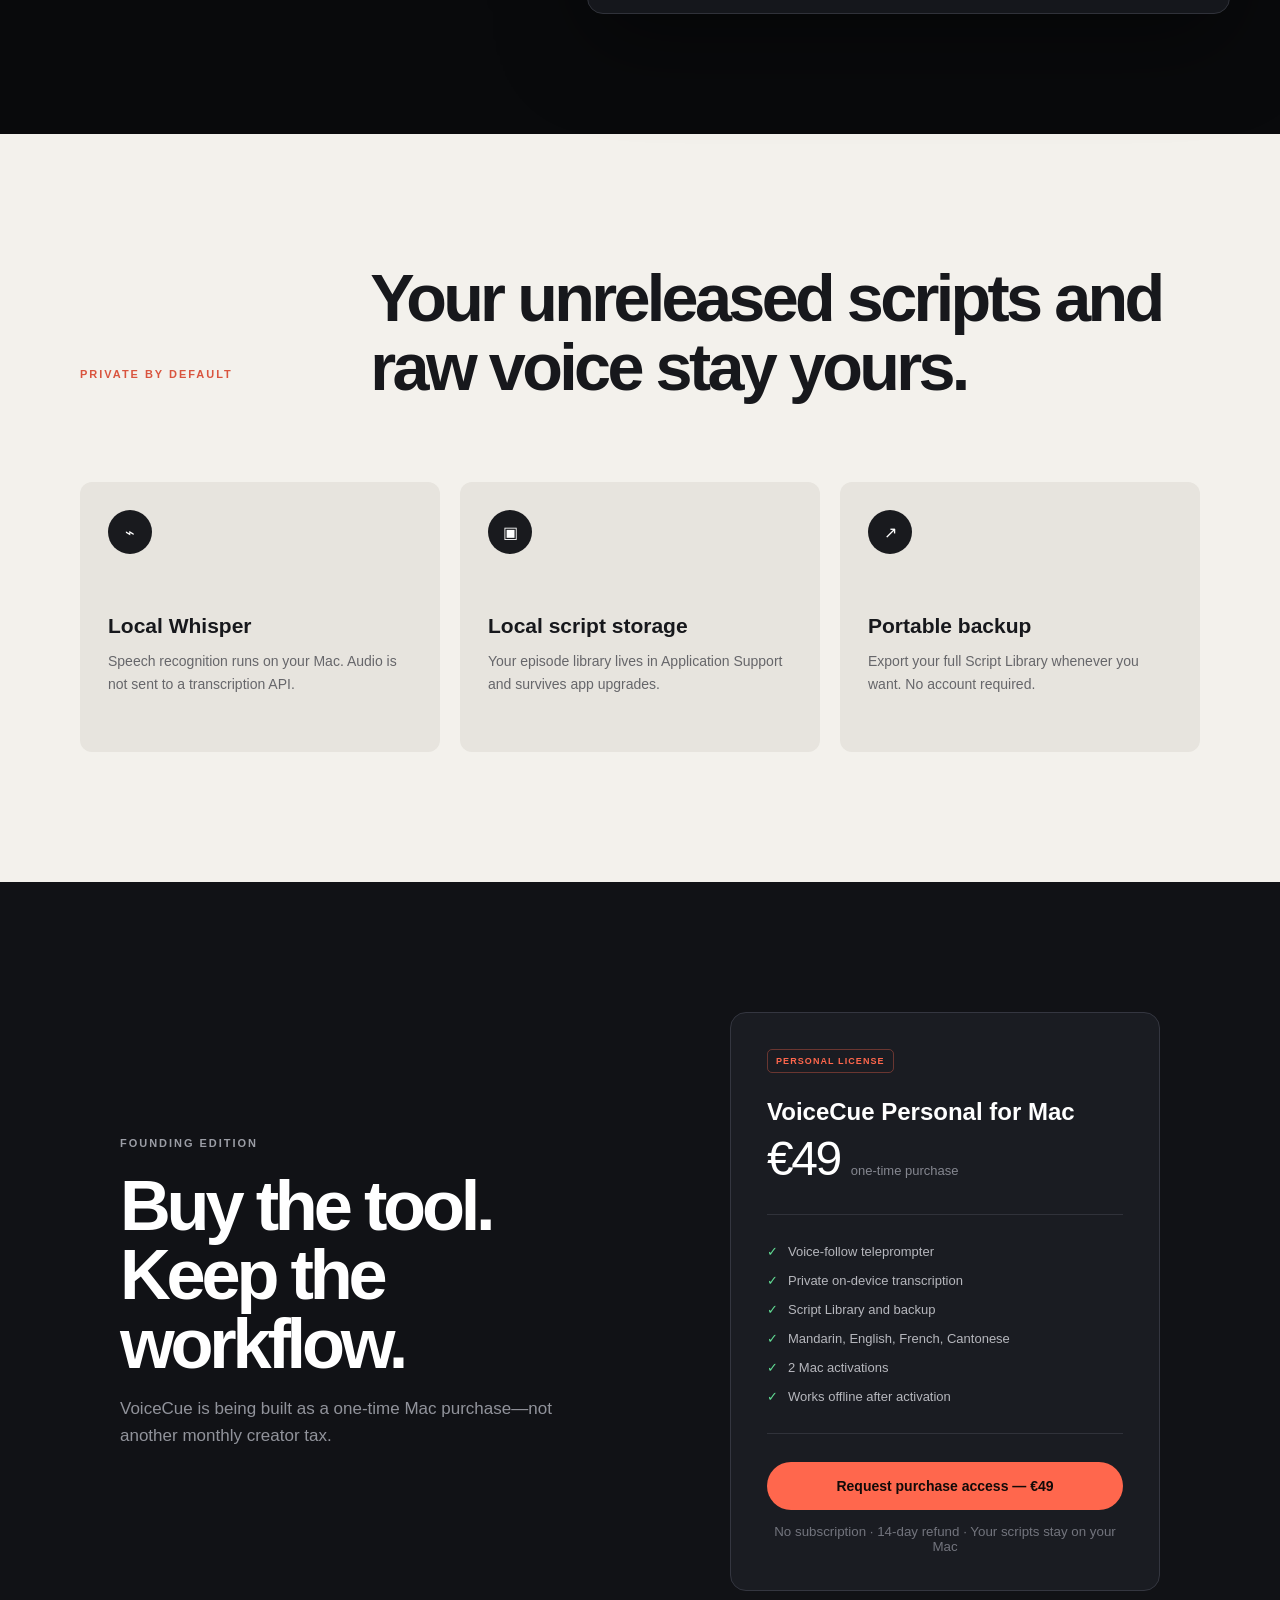
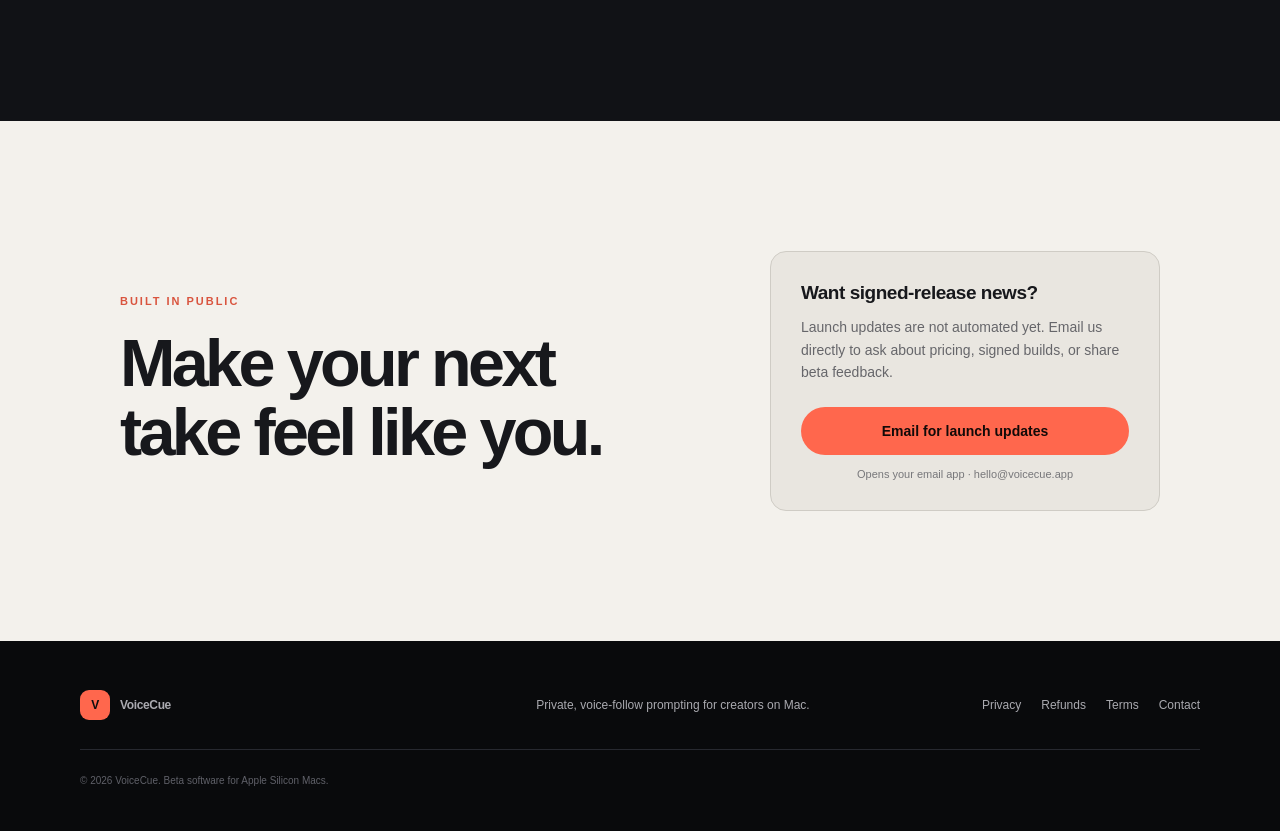
==== commit 4c352cb9: "Use EUR pricing for VoiceCue" ====
--- a/index.html
+++ b/index.html
@@ -17,7 +17,7 @@
       <a href="#privacy">Privacy</a>
       <a href="#pricing">Pricing</a>
     </div>
-    <a class="nav-cta" data-checkout href="mailto:hello@voicecue.app?subject=VoiceCue%20checkout%20request">Buy for Mac — $49</a>
+    <a class="nav-cta" data-checkout href="mailto:hello@voicecue.app?subject=VoiceCue%20checkout%20request">Buy for Mac — €49</a>
   </nav>
 
   <main id="top">
@@ -27,7 +27,7 @@
         <h1>Your words.<br />Your pace.<br /><span>Follow your voice.</span></h1>
         <p class="hero-lede">VoiceCue listens locally and keeps your next line exactly where your eyes need it. Pause, improvise, or speed up—the script stays with you.</p>
         <div class="hero-actions" id="download">
-          <a class="button button-primary" data-checkout href="mailto:hello@voicecue.app?subject=VoiceCue%20checkout%20request">Buy VoiceCue for Mac — $49</a>
+          <a class="button button-primary" data-checkout href="mailto:hello@voicecue.app?subject=VoiceCue%20checkout%20request">Buy VoiceCue for Mac — €49</a>
           <a class="button button-secondary" href="mailto:hello@voicecue.app?subject=VoiceCue%20beta%20request">Request the free beta</a>
         </div>
         <p class="system-note"><span class="status-dot"></span> Apple Silicon · macOS 13+ · Beta 1.1.0</p>
@@ -135,9 +135,9 @@
       <div class="price-card">
         <span class="badge">PERSONAL LICENSE</span>
         <h3>VoiceCue Personal for Mac</h3>
-        <p class="price">$49 <small>one-time purchase</small></p>
+        <p class="price">€49 <small>one-time purchase</small></p>
         <ul><li>Voice-follow teleprompter</li><li>Private on-device transcription</li><li>Script Library and backup</li><li>Mandarin, English, French, Cantonese</li><li>2 Mac activations</li><li>Works offline after activation</li></ul>
-        <a class="button button-primary full" data-checkout href="mailto:hello@voicecue.app?subject=VoiceCue%20checkout%20request">Buy VoiceCue for Mac — $49</a>
+        <a class="button button-primary full" data-checkout href="mailto:hello@voicecue.app?subject=VoiceCue%20checkout%20request">Buy VoiceCue for Mac — €49</a>
         <small class="card-note">No subscription · 14-day refund · Your scripts stay on your Mac</small>
       </div>
     </section>
